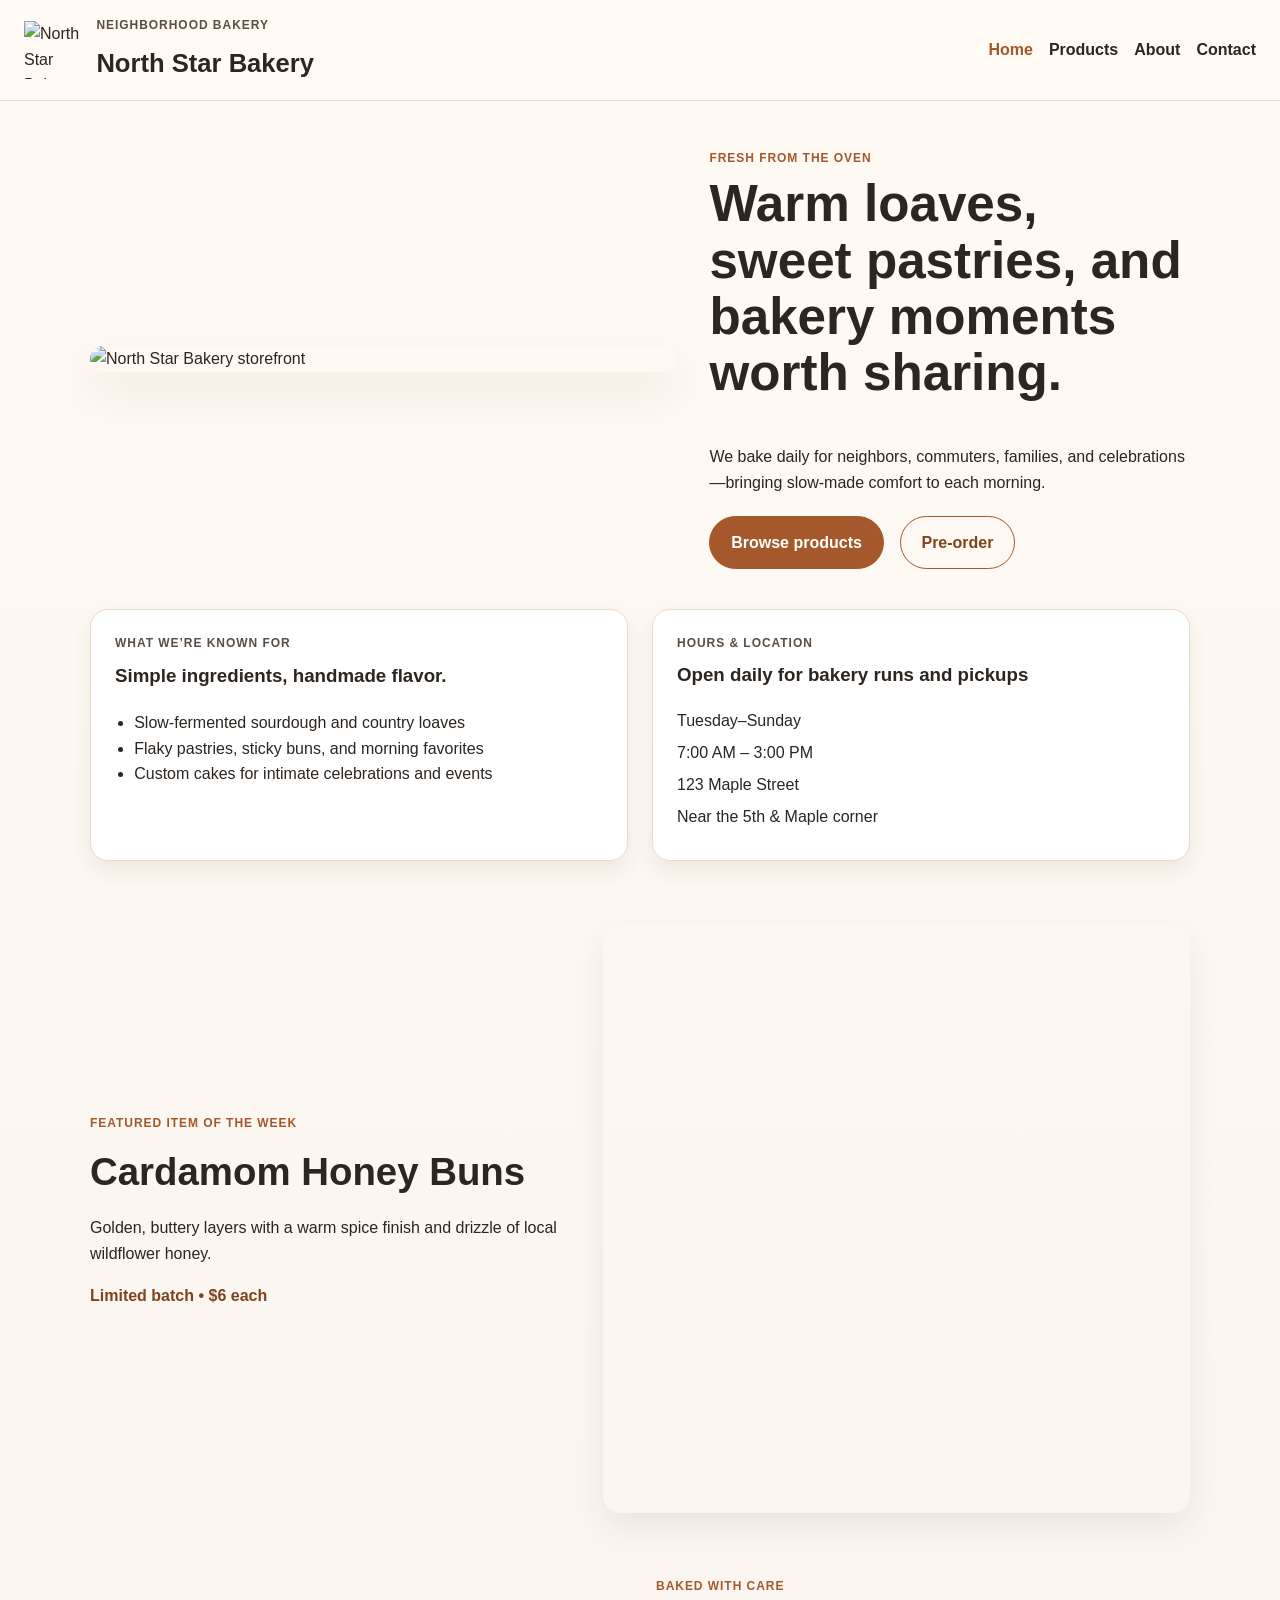
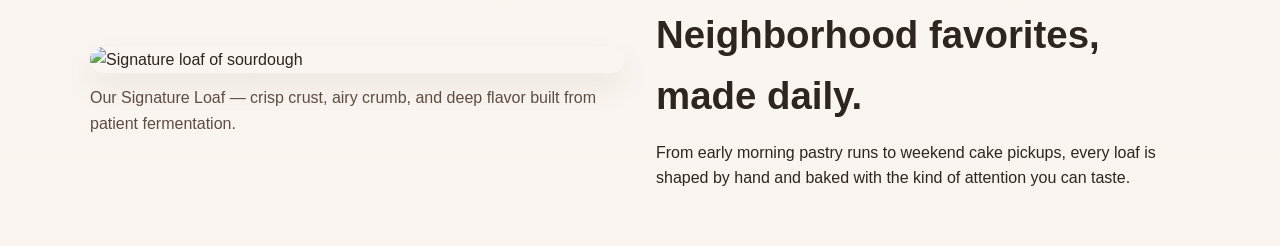
==== index.html @ 745a5985 "Create the North Star Bakery website with home, products, about, and contact pages." ====
<!doctype html>
<html lang="en">
<head>
  <meta charset="utf-8" />
  <meta name="viewport" content="width=device-width,initial-scale=1" />
  <meta name="description" content="North Star Bakery offers handmade breads, pastries, and custom cakes for the neighborhood." />
  <title>North Star Bakery | Home</title>
  <link rel="stylesheet" href="css/styles.css" />
</head>
<body>
  <header class="site-header">
    <div class="brand-wrap">
      <img src="bakery-logo.png" alt="North Star Bakery logo" class="logo" />
      <div class="brand-copy">
        <p class="eyebrow">Neighborhood bakery</p>
        <h1>North Star Bakery</h1>
      </div>
    </div>

    <nav class="main-nav" aria-label="Main navigation">
      <a href="index.html" class="active">Home</a>
      <a href="products.html">Products</a>
      <a href="about.html">About</a>
      <a href="contact.html">Contact</a>
    </nav>
  </header>

  <main>
    <section class="hero container">
      <img src="bakery-storefront.jpg" alt="North Star Bakery storefront" class="hero-image" />
      <div class="hero-copy">
        <p class="eyebrow accent">Fresh from the oven</p>
        <h2>Warm loaves, sweet pastries, and bakery moments worth sharing.</h2>
        <p>We bake daily for neighbors, commuters, families, and celebrations—bringing slow-made comfort to each morning.</p>
        <div class="hero-actions">
          <a href="products.html" class="btn primary">Browse products</a>
          <a href="contact.html" class="btn secondary">Pre-order</a>
        </div>
      </div>
    </section>

    <section class="info-grid container">
      <article class="card">
        <p class="eyebrow">What we’re known for</p>
        <h3>Simple ingredients, handmade flavor.</h3>
        <ul>
          <li>Slow-fermented sourdough and country loaves</li>
          <li>Flaky pastries, sticky buns, and morning favorites</li>
          <li>Custom cakes for intimate celebrations and events</li>
        </ul>
      </article>

      <article class="card hours-card">
        <p class="eyebrow">Hours & location</p>
        <h3>Open daily for bakery runs and pickups</h3>
        <p>Tuesday–Sunday</p>
        <p>7:00 AM – 3:00 PM</p>
        <p>123 Maple Street</p>
        <p>Near the 5th & Maple corner</p>
      </article>
    </section>

    <section class="feature container">
      <div class="feature-copy">
        <p class="eyebrow accent">Featured item of the week</p>
        <h3>Cardamom Honey Buns</h3>
        <p>Golden, buttery layers with a warm spice finish and drizzle of local wildflower honey.</p>
        <p class="price-tag">Limited batch • $6 each</p>
      </div>

      <picture>
        <source media="(min-width: 800px)" srcset="bakery-feature-large.jpg" />
        <img src="bakery-feature-small.jpg" alt="Featured bakery item" class="feature-image" />
      </picture>
    </section>

    <section class="signature container">
      <figure>
        <img src="bakery-signature-loaf.jpg" alt="Signature loaf of sourdough" class="signature-image" />
        <figcaption>Our Signature Loaf — crisp crust, airy crumb, and deep flavor built from patient fermentation.</figcaption>
      </figure>

      <div class="signature-copy">
        <p class="eyebrow accent">Baked with care</p>
        <h3>Neighborhood favorites, made daily.</h3>
        <p>From early morning pastry runs to weekend cake pickups, every loaf is shaped by hand and baked with the kind of attention you can taste.</p>
      </div>
    </section>

    <section class="media-section container">
      <h3>Welcome message</h3>
      <p>Listen to a quick hello from our bakers:</p>
      <audio controls>
        <source src="bakery-welcome.mp3" type="audio/mpeg" />
        Your browser does not support the audio element. We bake with care and welcome neighbors every morning.
      </audio>
    </section>
  </main>

  <footer class="site-footer">
    <nav class="footer-nav" aria-label="Footer navigation">
      <a href="index.html">Home</a>
      <a href="products.html">Products</a>
      <a href="about.html">About</a>
      <a href="contact.html">Contact</a>
    </nav>
    <p>© <span id="year"></span> North Star Bakery • Baked for the neighborhood.</p>
  </footer>

  <script src="js/site.js"></script>
</body>
</html>
---- css/styles.css ----
* {
  box-sizing: border-box;
}

:root {
  --bg: #f8f3ee;
  --panel: #fffdf9;
  --card: #fff;
  --primary: #a5582c;
  --primary-dark: #7f431d;
  --text: #2d251f;
  --muted: #5c4d44;
  --line: #e9ddd1;
  --soft: #f1e2d5;
  --shadow: rgba(73, 45, 28, 0.08);
}

html {
  scroll-behavior: smooth;
}

body {
  margin: 0;
  font-family: Arial, Helvetica, sans-serif;
  color: var(--text);
  background: linear-gradient(180deg, #fffaf4 0%, var(--bg) 100%);
  line-height: 1.6;
}

img,
video,
audio {
  max-width: 100%;
  display: block;
}

a {
  color: var(--primary-dark);
  text-decoration: none;
}

a:hover {
  text-decoration: underline;
}

h1, h2, h3, p, ul {
  margin-top: 0;
}

.container {
  width: min(1100px, calc(100% - 2rem));
  margin: 0 auto;
}

.site-header {
  position: sticky;
  top: 0;
  z-index: 10;
  display: flex;
  justify-content: space-between;
  align-items: center;
  gap: 1rem;
  padding: 1rem 1.5rem;
  background: rgba(255, 250, 244, 0.94);
  border-bottom: 1px solid var(--line);
  backdrop-filter: blur(8px);
}

.brand-wrap {
  display: flex;
  align-items: center;
  gap: 0.9rem;
}

.logo {
  width: 58px;
  height: 58px;
  object-fit: contain;
}

.brand-copy h1 {
  margin: 0;
  font-size: clamp(1.4rem, 2vw, 2rem);
}

.eyebrow {
  margin-bottom: 0.5rem;
  letter-spacing: 0.08em;
  text-transform: uppercase;
  font-size: 0.75rem;
  font-weight: 700;
  color: var(--muted);
}

.eyebrow.accent {
  color: var(--primary);
}

.main-nav,
.footer-nav {
  display: flex;
  flex-wrap: wrap;
  gap: 1rem;
}

.main-nav a,
.footer-nav a {
  font-weight: 600;
  color: var(--text);
}

.main-nav a.active {
  color: var(--primary);
}

.hero {
  display: grid;
  grid-template-columns: 1.1fr 0.9fr;
  gap: 2rem;
  padding: 3rem 0 2rem;
  align-items: center;
}

.hero-image {
  border-radius: 18px;
  box-shadow: 0 20px 40px var(--shadow);
  width: 100%;
  height: auto;
  object-fit: cover;
}

.hero-copy h2 {
  font-size: clamp(2.2rem, 4vw, 3.5rem);
  line-height: 1.1;
}

.hero-actions {
  display: flex;
  gap: 1rem;
  flex-wrap: wrap;
  margin-top: 1.3rem;
}

.btn {
  display: inline-block;
  padding: 0.8rem 1.3rem;
  border-radius: 999px;
  border: 1px solid var(--primary);
  font-weight: 700;
  transition: 0.2s ease;
}

.btn.primary {
  background: var(--primary);
  color: white;
}

.btn.primary:hover {
  background: var(--primary-dark);
  text-decoration: none;
}

.btn.secondary {
  background: transparent;
  color: var(--primary-dark);
}

.info-grid {
  display: grid;
  grid-template-columns: repeat(2, minmax(0, 1fr));
  gap: 1.5rem;
  padding-top: 0.5rem;
  padding-bottom: 2rem;
}

.card {
  background: var(--card);
  border: 1px solid var(--line);
  border-radius: 18px;
  padding: 1.5rem;
  box-shadow: 0 10px 20px var(--shadow);
}

.card ul {
  padding-left: 1.2rem;
  margin-bottom: 0;
}

.hours-card p {
  margin-bottom: 0.4rem;
}

.feature {
  display: grid;
  grid-template-columns: 0.9fr 1.1fr;
  gap: 2rem;
  align-items: center;
  padding: 2rem 0;
}

.feature-copy h3,
.signature-copy h3,
.page-intro h2,
.story-block h2,
.contact-panel h2 {
  font-size: clamp(1.8rem, 3vw, 2.5rem);
  margin-bottom: 0.8rem;
}

.price-tag {
  margin-top: 1rem;
  font-weight: 700;
  color: var(--primary-dark);
}

.feature-image,
.signature-image,
.product-image {
  width: 100%;
  border-radius: 18px;
  box-shadow: 0 14px 30px var(--shadow);
}

.signature {
  display: grid;
  grid-template-columns: 1fr 1fr;
  gap: 2rem;
  align-items: center;
  padding: 2rem 0;
}

figure {
  margin: 0;
}

figcaption {
  margin-top: 0.8rem;
  color: var(--muted);
}

.media-section {
  padding: 2rem 0 3rem;
}

.page-content {
  padding-top: 2rem;
  padding-bottom: 3rem;
}

.product-list {
  display: grid;
  gap: 1.5rem;
}

.product-card {
  display: grid;
  grid-template-columns: 220px 1fr;
  gap: 1.5rem;
  background: var(--card);
  border: 1px solid var(--line);
  border-radius: 18px;
  padding: 1rem;
  box-shadow: 0 10px 18px var(--shadow);
}

.price-range {
  font-weight: 700;
  color: var(--primary-dark);
}

.story-block,
.story-grid,
.contact-layout {
  margin-bottom: 2rem;
}

.story-grid {
  display: grid;
  grid-template-columns: repeat(2, minmax(0, 1fr));
  gap: 1.5rem;
}

.contact-layout {
  display: grid;
  grid-template-columns: 1.3fr 0.7fr;
  gap: 1.5rem;
  align-items: start;
}

.contact-panel {
  background: var(--card);
  border: 1px solid var(--line);
  border-radius: 18px;
  padding: 1.5rem;
  box-shadow: 0 12px 24px var(--shadow);
}

.field {
  display: grid;
  gap: 0.45rem;
  margin-bottom: 1rem;
}

label {
  font-weight: 700;
}

input,
select,
textarea {
  width: 100%;
  padding: 0.8rem 0.9rem;
  border: 1px solid var(--line);
  border-radius: 12px;
  font: inherit;
  background: #fff;
}

input:focus,
select:focus,
textarea:focus {
  outline: 2px solid rgba(165, 88, 44, 0.2);
  border-color: var(--primary);
}

.info-panel {
  padding: 1.5rem;
}

.site-footer {
  padding: 2rem 1rem 3rem;
  text-align: center;
  border-top: 1px solid var(--line);
  background: rgba(255,255,255,0.35);
}

.footer-nav {
  justify-content: center;
  margin-bottom: 0.75rem;
}

@media (max-width: 820px) {
  .hero,
  .feature,
  .signature,
  .contact-layout,
  .story-grid,
  .info-grid {
    grid-template-columns: 1fr;
  }

  .product-card {
    grid-template-columns: 1fr;
  }

  .site-header {
    flex-direction: column;
    align-items: flex-start;
  }
}

@media (max-width: 560px) {
  .site-header {
    padding: 1rem;
  }

  .main-nav,
  .footer-nav {
    gap: 0.6rem 0.9rem;
  }

  .hero {
    padding-top: 2rem;
  }
}
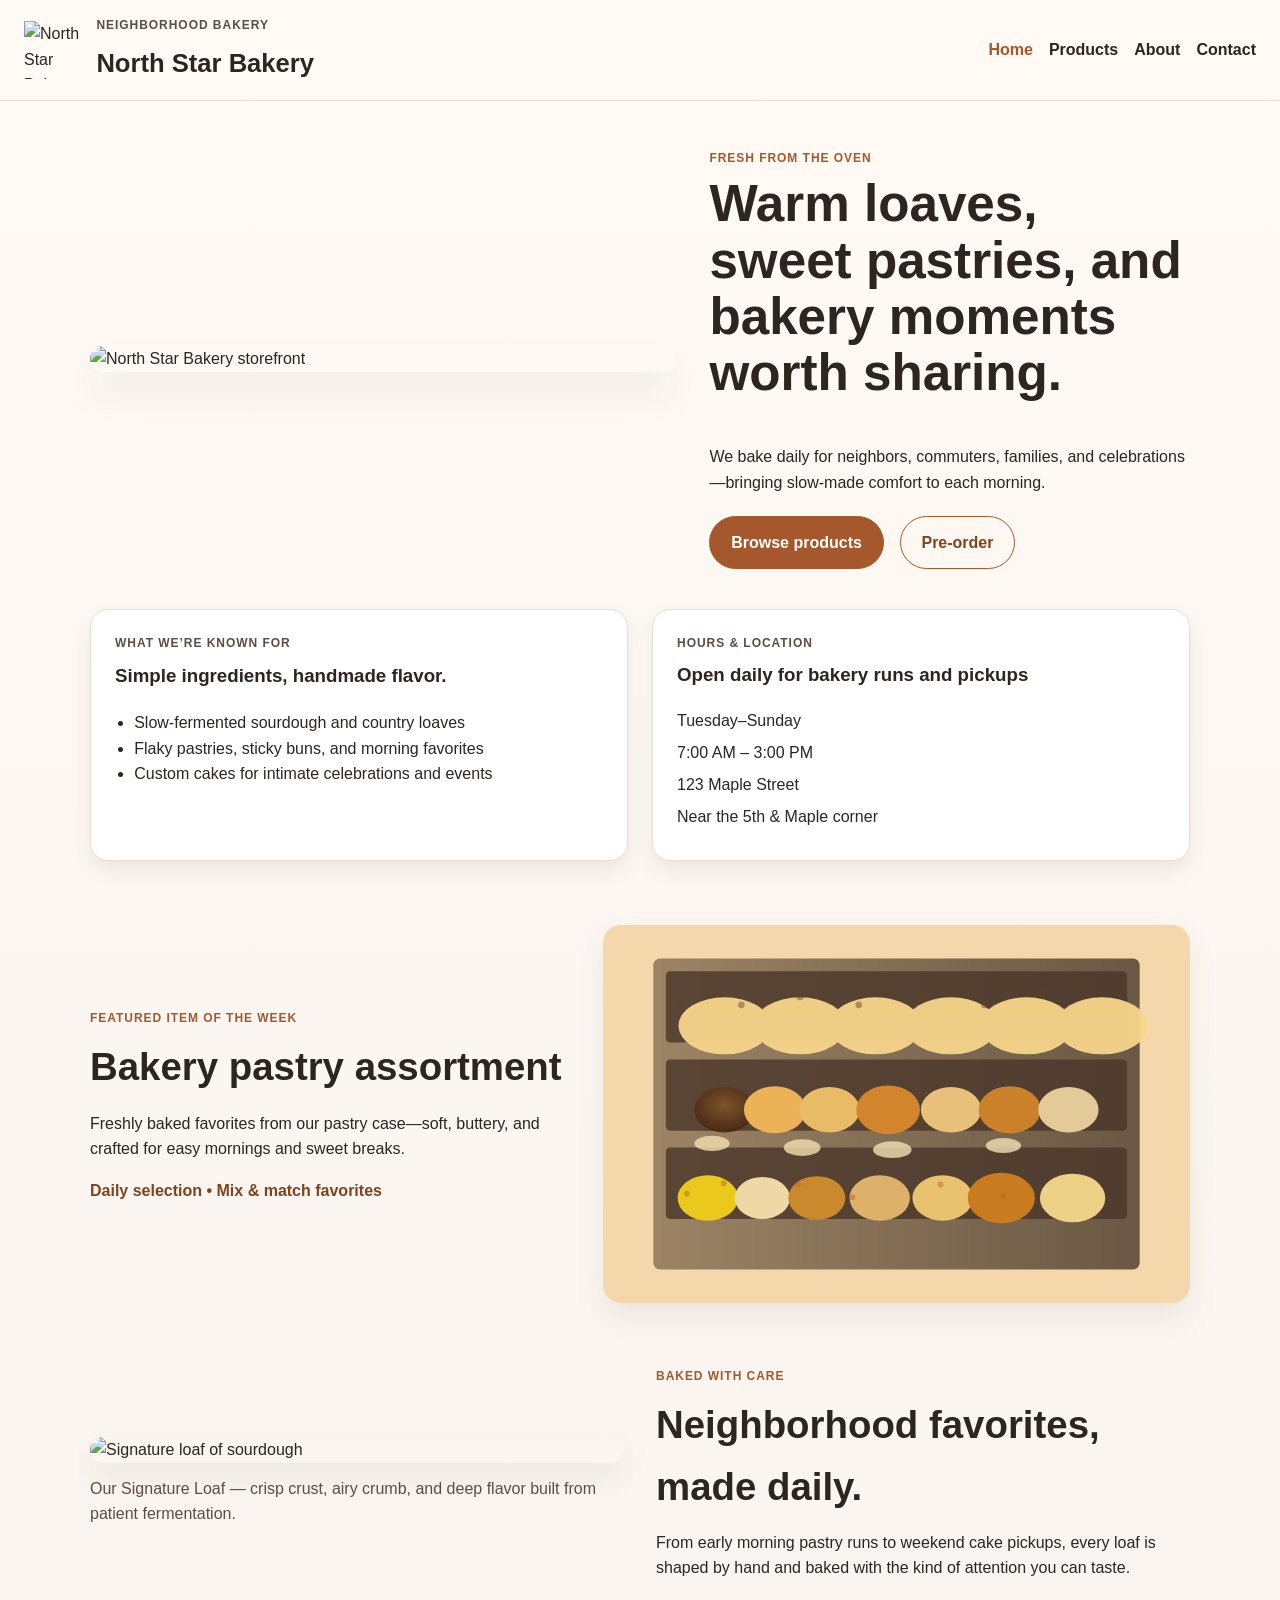
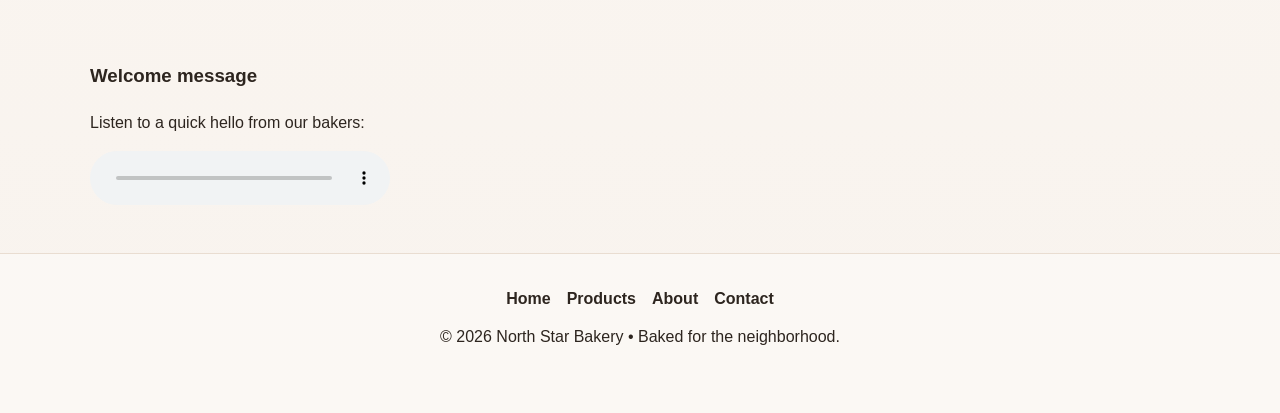
==== commit 046c5bc0: "Add the pastry display image to the bakery website as a featured image asset and use it on the home/" ====
--- a/index.html
+++ b/index.html
@@ -63,14 +63,14 @@
     <section class="feature container">
       <div class="feature-copy">
         <p class="eyebrow accent">Featured item of the week</p>
-        <h3>Cardamom Honey Buns</h3>
-        <p>Golden, buttery layers with a warm spice finish and drizzle of local wildflower honey.</p>
-        <p class="price-tag">Limited batch • $6 each</p>
+        <h3>Bakery pastry assortment</h3>
+        <p>Freshly baked favorites from our pastry case—soft, buttery, and crafted for easy mornings and sweet breaks.</p>
+        <p class="price-tag">Daily selection • Mix & match favorites</p>
       </div>
 
       <picture>
-        <source media="(min-width: 800px)" srcset="bakery-feature-large.jpg" />
-        <img src="bakery-feature-small.jpg" alt="Featured bakery item" class="feature-image" />
+        <source media="(min-width: 800px)" srcset="bakery-feature-large.svg" />
+        <img src="bakery-feature-small.svg" alt="Bakery pastry assortment" class="feature-image" />
       </picture>
     </section>
 
